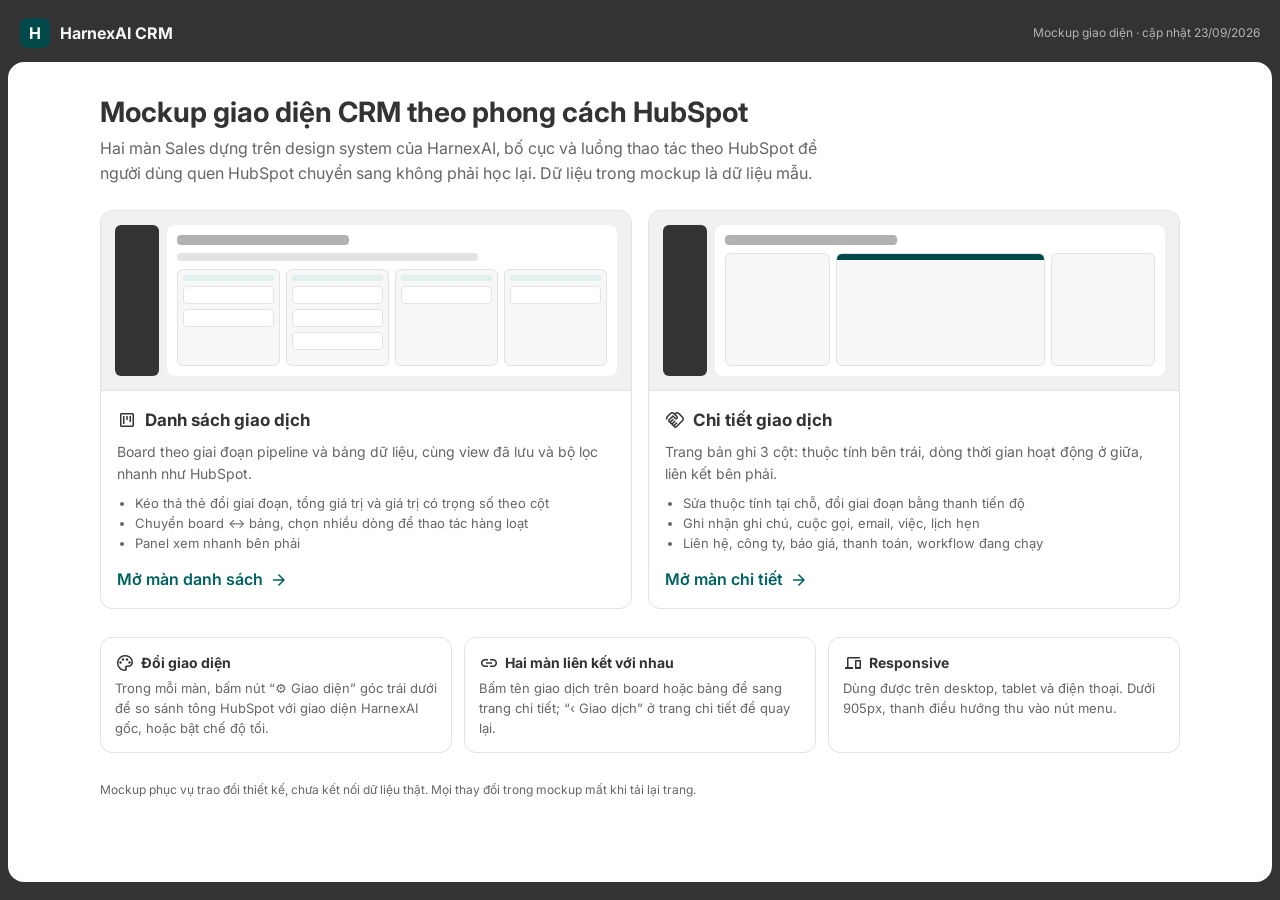
==== index.html @ 4e9c227f "first commit: CRM mockup theo phong cách HubSpot" ====
<!DOCTYPE html>
<html lang="vi">
<head>
<meta charset="utf-8">
<meta name="viewport" content="width=device-width, initial-scale=1">
<title>HarnexAI CRM — Mockup giao diện theo HubSpot</title>
<meta name="description" content="Mockup giao diện CRM HarnexAI theo phong cách HubSpot: danh sách giao dịch và trang chi tiết giao dịch.">
<link rel="preconnect" href="https://fonts.googleapis.com">
<link rel="preconnect" href="https://fonts.gstatic.com" crossorigin>
<link href="https://fonts.googleapis.com/css2?family=Inter:wght@400;500;600;700&family=Be+Vietnam+Pro:wght@400;500;600;700&display=swap" rel="stylesheet">
<link href="https://fonts.googleapis.com/css2?family=Material+Symbols+Outlined:opsz,wght,FILL,GRAD@20..48,100..700,0..1,-50..200" rel="stylesheet">
<style>
:root{
  --surface:#FFFFFF; --surface-variant:#F7F7F7; --surface-2:#F0F0F0;
  --on-surface:#333333; --on-surface-variant:#666666;
  --primary:#00494B; --on-primary:#FFFFFF; --primary-container:#E0F0EF; --on-primary-container:#00494B; --link:#006162;
  --outline:#CCCCCC; --outline-variant:#E3E3E3;
  --shell:#333333; --shell-fg:#F5F5F5; --shell-muted:#B3B3B3;
  --radius-md:8px; --radius-lg:12px; --radius-xl:16px; --radius-pill:999px;
  --font-sans:'Inter','Be Vietnam Pro',system-ui,sans-serif;
}
@media (prefers-color-scheme:dark){ :root{
  --surface:#202124; --surface-variant:#292A2D; --surface-2:#35363A;
  --on-surface:#E8EAED; --on-surface-variant:#9AA0A6;
  --primary:#5CC2C0; --on-primary:#0B2A2A; --primary-container:#123C3C; --on-primary-container:#BFE8E6; --link:#7AD3D1;
  --outline:#5F6368; --outline-variant:#3C4043; --shell:#171717;
}}
*{box-sizing:border-box;margin:0;padding:0}
body{font-family:var(--font-sans);background:var(--shell);color:var(--on-surface);line-height:1.55;min-height:100vh;
  -webkit-font-smoothing:antialiased;padding:8px}
a{color:inherit;text-decoration:none}
.ms{font-family:'Material Symbols Outlined';font-weight:normal;font-style:normal;font-size:20px;line-height:1;display:inline-block;
  font-variation-settings:'FILL' 0,'wght' 400,'GRAD' 0,'opsz' 20;flex:none}
header{display:flex;align-items:center;gap:10px;padding:10px 12px 14px;color:var(--shell-fg)}
.mark{width:30px;height:30px;border-radius:var(--radius-md);background:var(--primary);color:var(--on-primary);display:grid;place-items:center;font-weight:700}
header .sub{margin-left:auto;font-size:12px;color:var(--shell-muted)}
main{background:var(--surface);border-radius:var(--radius-xl);padding:24px 16px 32px;min-height:calc(100vh - 80px)}
.wrap{max-width:1080px;margin:0 auto}
h1{font-size:24px;font-weight:700;line-height:1.3}
.lead{color:var(--on-surface-variant);margin-top:6px;max-width:720px}
.grid{display:grid;grid-template-columns:1fr;gap:16px;margin-top:24px}
@media(min-width:760px){ main{padding:32px} .grid{grid-template-columns:1fr 1fr} h1{font-size:28px} }
.card{display:flex;flex-direction:column;border:1px solid var(--outline-variant);border-radius:var(--radius-lg);overflow:hidden;
  background:var(--surface);transition:border-color .1s,transform .2s}
.card:hover{border-color:var(--primary);transform:translateY(-2px)}
.card:focus-visible{outline:2px solid var(--primary);outline-offset:2px}
.prev{height:180px;background:var(--surface-2);padding:14px;display:flex;gap:8px;border-bottom:1px solid var(--outline-variant)}
.pv-side{width:44px;border-radius:6px;background:var(--shell)}
.pv-main{flex:1;border-radius:8px;background:var(--surface);padding:10px;display:flex;flex-direction:column;gap:8px;min-width:0}
.bar{height:8px;border-radius:4px;background:var(--outline-variant)}
.bar.t{width:40%;height:10px;background:var(--on-surface-variant);opacity:.5}
.cols{flex:1;display:flex;gap:6px}
.cols div{flex:1;border-radius:6px;background:var(--surface-variant);border:1px solid var(--outline-variant);display:flex;flex-direction:column;gap:5px;padding:5px}
.cols i{display:block;height:18px;border-radius:4px;background:var(--surface);border:1px solid var(--outline-variant)}
.cols i.h{height:6px;border:none;background:var(--primary-container)}
.three{flex:1;display:grid;grid-template-columns:1fr 2fr 1fr;gap:6px}
.three div{border-radius:6px;background:var(--surface-variant);border:1px solid var(--outline-variant)}
.three .mid{background:linear-gradient(var(--primary) 0 6px,var(--surface-variant) 6px)}
.body{padding:16px;display:flex;flex-direction:column;gap:8px;flex:1}
.body h2{font-size:17px;font-weight:700;display:flex;align-items:center;gap:8px}
.body p{font-size:14px;color:var(--on-surface-variant)}
.body ul{font-size:13px;color:var(--on-surface-variant);padding-left:18px}
.go{margin-top:auto;display:inline-flex;align-items:center;gap:6px;font-weight:600;color:var(--link);padding-top:6px}
.note{margin-top:28px;display:grid;grid-template-columns:1fr;gap:12px}
@media(min-width:760px){ .note{grid-template-columns:repeat(3,1fr)} }
.note div{border:1px solid var(--outline-variant);border-radius:var(--radius-lg);padding:14px;font-size:13px;color:var(--on-surface-variant)}
.note b{display:flex;align-items:center;gap:6px;color:var(--on-surface);font-size:14px;margin-bottom:4px}
footer{margin-top:28px;font-size:12px;color:var(--on-surface-variant)}
</style>
</head>
<body>
<header>
  <span class="mark">H</span><strong>HarnexAI CRM</strong>
  <span class="sub">Mockup giao diện · cập nhật 23/09/2026</span>
</header>
<main>
  <div class="wrap">
    <h1>Mockup giao diện CRM theo phong cách HubSpot</h1>
    <p class="lead">Hai màn Sales dựng trên design system của HarnexAI, bố cục và luồng thao tác theo HubSpot để người dùng quen HubSpot chuyển sang không phải học lại. Dữ liệu trong mockup là dữ liệu mẫu.</p>

    <div class="grid">
      <a class="card" href="crm-giao-dich-hubspot.html">
        <div class="prev" aria-hidden="true"><div class="pv-side"></div><div class="pv-main"><div class="bar t"></div><div class="bar" style="width:70%"></div>
          <div class="cols"><div><i class="h"></i><i></i><i></i></div><div><i class="h"></i><i></i><i></i><i></i></div><div><i class="h"></i><i></i></div><div><i class="h"></i><i></i></div></div></div></div>
        <div class="body">
          <h2><span class="ms">view_kanban</span>Danh sách giao dịch</h2>
          <p>Board theo giai đoạn pipeline và bảng dữ liệu, cùng view đã lưu và bộ lọc nhanh như HubSpot.</p>
          <ul><li>Kéo thả thẻ đổi giai đoạn, tổng giá trị và giá trị có trọng số theo cột</li><li>Chuyển board ↔ bảng, chọn nhiều dòng để thao tác hàng loạt</li><li>Panel xem nhanh bên phải</li></ul>
          <span class="go">Mở màn danh sách <span class="ms">arrow_forward</span></span>
        </div>
      </a>
      <a class="card" href="crm-deal-chi-tiet-hubspot.html?id=8">
        <div class="prev" aria-hidden="true"><div class="pv-side"></div><div class="pv-main"><div class="bar t"></div>
          <div class="three"><div></div><div class="mid"></div><div></div></div></div></div>
        <div class="body">
          <h2><span class="ms">handshake</span>Chi tiết giao dịch</h2>
          <p>Trang bản ghi 3 cột: thuộc tính bên trái, dòng thời gian hoạt động ở giữa, liên kết bên phải.</p>
          <ul><li>Sửa thuộc tính tại chỗ, đổi giai đoạn bằng thanh tiến độ</li><li>Ghi nhận ghi chú, cuộc gọi, email, việc, lịch hẹn</li><li>Liên hệ, công ty, báo giá, thanh toán, workflow đang chạy</li></ul>
          <span class="go">Mở màn chi tiết <span class="ms">arrow_forward</span></span>
        </div>
      </a>
    </div>

    <div class="note">
      <div><b><span class="ms">palette</span>Đổi giao diện</b>Trong mỗi màn, bấm nút “⚙ Giao diện” góc trái dưới để so sánh tông HubSpot với giao diện HarnexAI gốc, hoặc bật chế độ tối.</div>
      <div><b><span class="ms">link</span>Hai màn liên kết với nhau</b>Bấm tên giao dịch trên board hoặc bảng để sang trang chi tiết; “‹ Giao dịch” ở trang chi tiết để quay lại.</div>
      <div><b><span class="ms">devices</span>Responsive</b>Dùng được trên desktop, tablet và điện thoại. Dưới 905px, thanh điều hướng thu vào nút menu.</div>
    </div>
    <footer>Mockup phục vụ trao đổi thiết kế, chưa kết nối dữ liệu thật. Mọi thay đổi trong mockup mất khi tải lại trang.</footer>
  </div>
</main>
</body>
</html>
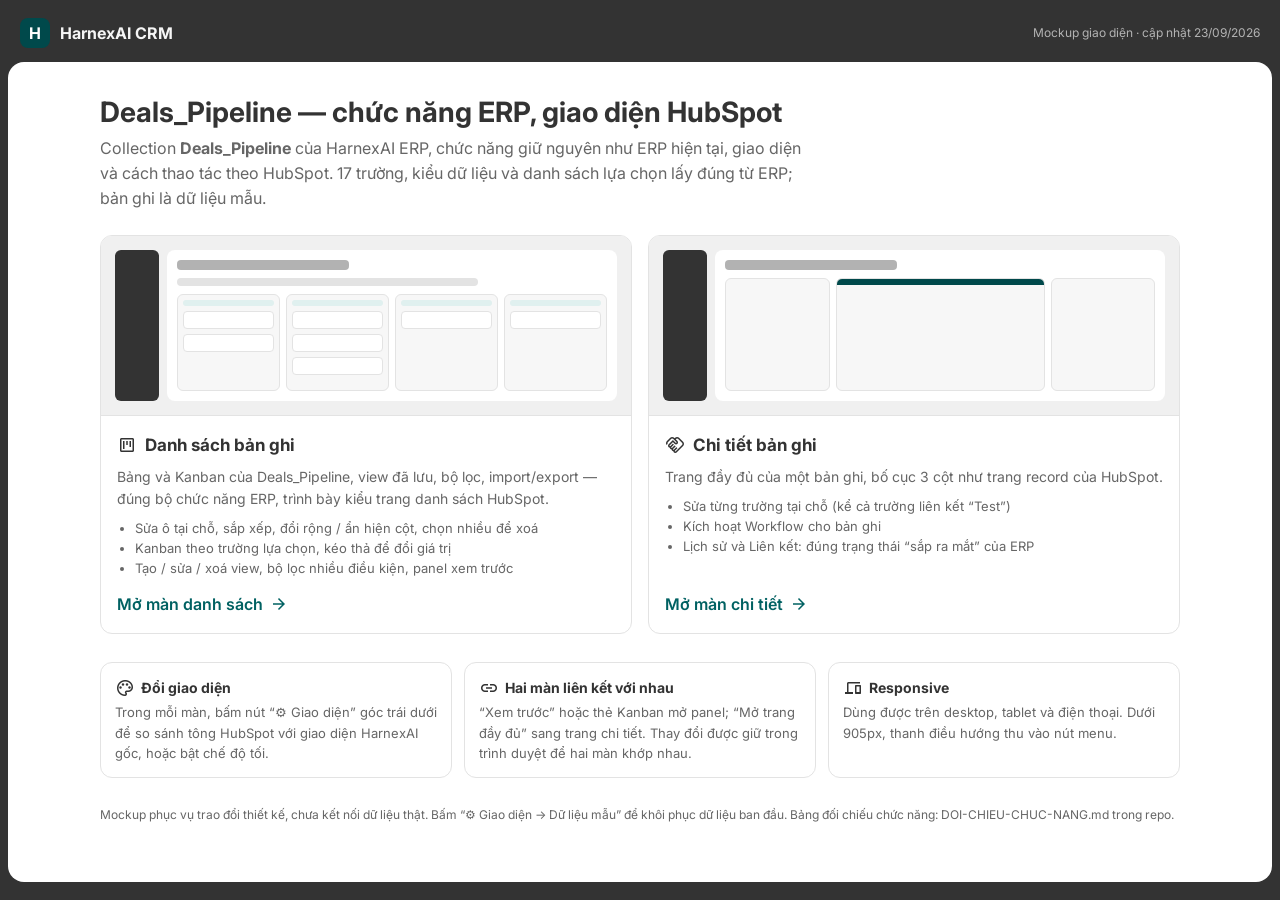
==== commit b4154792: "Mockup Deals_Pipeline: chức năng theo ERP, giao diện HubSpot" ====
--- a/index.html
+++ b/index.html
@@ -75,27 +75,27 @@
 </header>
 <main>
   <div class="wrap">
-    <h1>Mockup giao diện CRM theo phong cách HubSpot</h1>
-    <p class="lead">Hai màn Sales dựng trên design system của HarnexAI, bố cục và luồng thao tác theo HubSpot để người dùng quen HubSpot chuyển sang không phải học lại. Dữ liệu trong mockup là dữ liệu mẫu.</p>
+    <h1>Deals_Pipeline — chức năng ERP, giao diện HubSpot</h1>
+    <p class="lead">Collection <b>Deals_Pipeline</b> của HarnexAI ERP, chức năng giữ nguyên như ERP hiện tại, giao diện và cách thao tác theo HubSpot. 17 trường, kiểu dữ liệu và danh sách lựa chọn lấy đúng từ ERP; bản ghi là dữ liệu mẫu.</p>
 
     <div class="grid">
       <a class="card" href="crm-giao-dich-hubspot.html">
         <div class="prev" aria-hidden="true"><div class="pv-side"></div><div class="pv-main"><div class="bar t"></div><div class="bar" style="width:70%"></div>
           <div class="cols"><div><i class="h"></i><i></i><i></i></div><div><i class="h"></i><i></i><i></i><i></i></div><div><i class="h"></i><i></i></div><div><i class="h"></i><i></i></div></div></div></div>
         <div class="body">
-          <h2><span class="ms">view_kanban</span>Danh sách giao dịch</h2>
-          <p>Board theo giai đoạn pipeline và bảng dữ liệu, cùng view đã lưu và bộ lọc nhanh như HubSpot.</p>
-          <ul><li>Kéo thả thẻ đổi giai đoạn, tổng giá trị và giá trị có trọng số theo cột</li><li>Chuyển board ↔ bảng, chọn nhiều dòng để thao tác hàng loạt</li><li>Panel xem nhanh bên phải</li></ul>
+          <h2><span class="ms">view_kanban</span>Danh sách bản ghi</h2>
+          <p>Bảng và Kanban của Deals_Pipeline, view đã lưu, bộ lọc, import/export — đúng bộ chức năng ERP, trình bày kiểu trang danh sách HubSpot.</p>
+          <ul><li>Sửa ô tại chỗ, sắp xếp, đổi rộng / ẩn hiện cột, chọn nhiều để xoá</li><li>Kanban theo trường lựa chọn, kéo thả để đổi giá trị</li><li>Tạo / sửa / xoá view, bộ lọc nhiều điều kiện, panel xem trước</li></ul>
           <span class="go">Mở màn danh sách <span class="ms">arrow_forward</span></span>
         </div>
       </a>
-      <a class="card" href="crm-deal-chi-tiet-hubspot.html?id=8">
+      <a class="card" href="crm-deal-chi-tiet-hubspot.html?id=r013">
         <div class="prev" aria-hidden="true"><div class="pv-side"></div><div class="pv-main"><div class="bar t"></div>
           <div class="three"><div></div><div class="mid"></div><div></div></div></div></div>
         <div class="body">
-          <h2><span class="ms">handshake</span>Chi tiết giao dịch</h2>
-          <p>Trang bản ghi 3 cột: thuộc tính bên trái, dòng thời gian hoạt động ở giữa, liên kết bên phải.</p>
-          <ul><li>Sửa thuộc tính tại chỗ, đổi giai đoạn bằng thanh tiến độ</li><li>Ghi nhận ghi chú, cuộc gọi, email, việc, lịch hẹn</li><li>Liên hệ, công ty, báo giá, thanh toán, workflow đang chạy</li></ul>
+          <h2><span class="ms">handshake</span>Chi tiết bản ghi</h2>
+          <p>Trang đầy đủ của một bản ghi, bố cục 3 cột như trang record của HubSpot.</p>
+          <ul><li>Sửa từng trường tại chỗ (kể cả trường liên kết “Test”)</li><li>Kích hoạt Workflow cho bản ghi</li><li>Lịch sử và Liên kết: đúng trạng thái “sắp ra mắt” của ERP</li></ul>
           <span class="go">Mở màn chi tiết <span class="ms">arrow_forward</span></span>
         </div>
       </a>
@@ -103,10 +103,10 @@
 
     <div class="note">
       <div><b><span class="ms">palette</span>Đổi giao diện</b>Trong mỗi màn, bấm nút “⚙ Giao diện” góc trái dưới để so sánh tông HubSpot với giao diện HarnexAI gốc, hoặc bật chế độ tối.</div>
-      <div><b><span class="ms">link</span>Hai màn liên kết với nhau</b>Bấm tên giao dịch trên board hoặc bảng để sang trang chi tiết; “‹ Giao dịch” ở trang chi tiết để quay lại.</div>
+      <div><b><span class="ms">link</span>Hai màn liên kết với nhau</b>“Xem trước” hoặc thẻ Kanban mở panel; “Mở trang đầy đủ” sang trang chi tiết. Thay đổi được giữ trong trình duyệt để hai màn khớp nhau.</div>
       <div><b><span class="ms">devices</span>Responsive</b>Dùng được trên desktop, tablet và điện thoại. Dưới 905px, thanh điều hướng thu vào nút menu.</div>
     </div>
-    <footer>Mockup phục vụ trao đổi thiết kế, chưa kết nối dữ liệu thật. Mọi thay đổi trong mockup mất khi tải lại trang.</footer>
+    <footer>Mockup phục vụ trao đổi thiết kế, chưa kết nối dữ liệu thật. Bấm “⚙ Giao diện → Dữ liệu mẫu” để khôi phục dữ liệu ban đầu. Bảng đối chiếu chức năng: DOI-CHIEU-CHUC-NANG.md trong repo.</footer>
   </div>
 </main>
 </body>
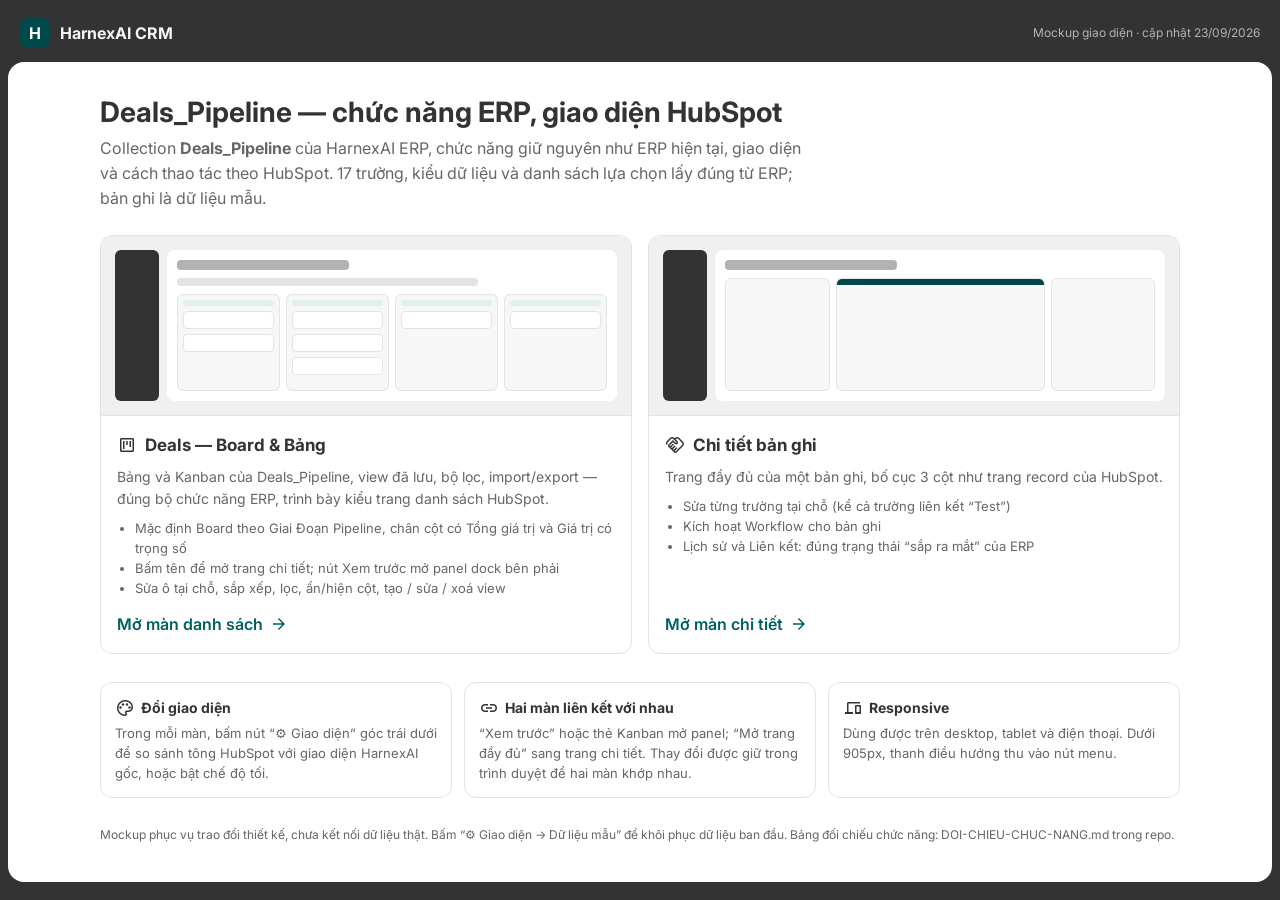
==== commit c4ebfeda: "update UX" ====
--- a/index.html
+++ b/index.html
@@ -83,9 +83,9 @@
         <div class="prev" aria-hidden="true"><div class="pv-side"></div><div class="pv-main"><div class="bar t"></div><div class="bar" style="width:70%"></div>
           <div class="cols"><div><i class="h"></i><i></i><i></i></div><div><i class="h"></i><i></i><i></i><i></i></div><div><i class="h"></i><i></i></div><div><i class="h"></i><i></i></div></div></div></div>
         <div class="body">
-          <h2><span class="ms">view_kanban</span>Danh sách bản ghi</h2>
+          <h2><span class="ms">view_kanban</span>Deals — Board & Bảng</h2>
           <p>Bảng và Kanban của Deals_Pipeline, view đã lưu, bộ lọc, import/export — đúng bộ chức năng ERP, trình bày kiểu trang danh sách HubSpot.</p>
-          <ul><li>Sửa ô tại chỗ, sắp xếp, đổi rộng / ẩn hiện cột, chọn nhiều để xoá</li><li>Kanban theo trường lựa chọn, kéo thả để đổi giá trị</li><li>Tạo / sửa / xoá view, bộ lọc nhiều điều kiện, panel xem trước</li></ul>
+          <ul><li>Mặc định Board theo Giai Đoạn Pipeline, chân cột có Tổng giá trị và Giá trị có trọng số</li><li>Bấm tên để mở trang chi tiết; nút Xem trước mở panel dock bên phải</li><li>Sửa ô tại chỗ, sắp xếp, lọc, ẩn/hiện cột, tạo / sửa / xoá view</li></ul>
           <span class="go">Mở màn danh sách <span class="ms">arrow_forward</span></span>
         </div>
       </a>
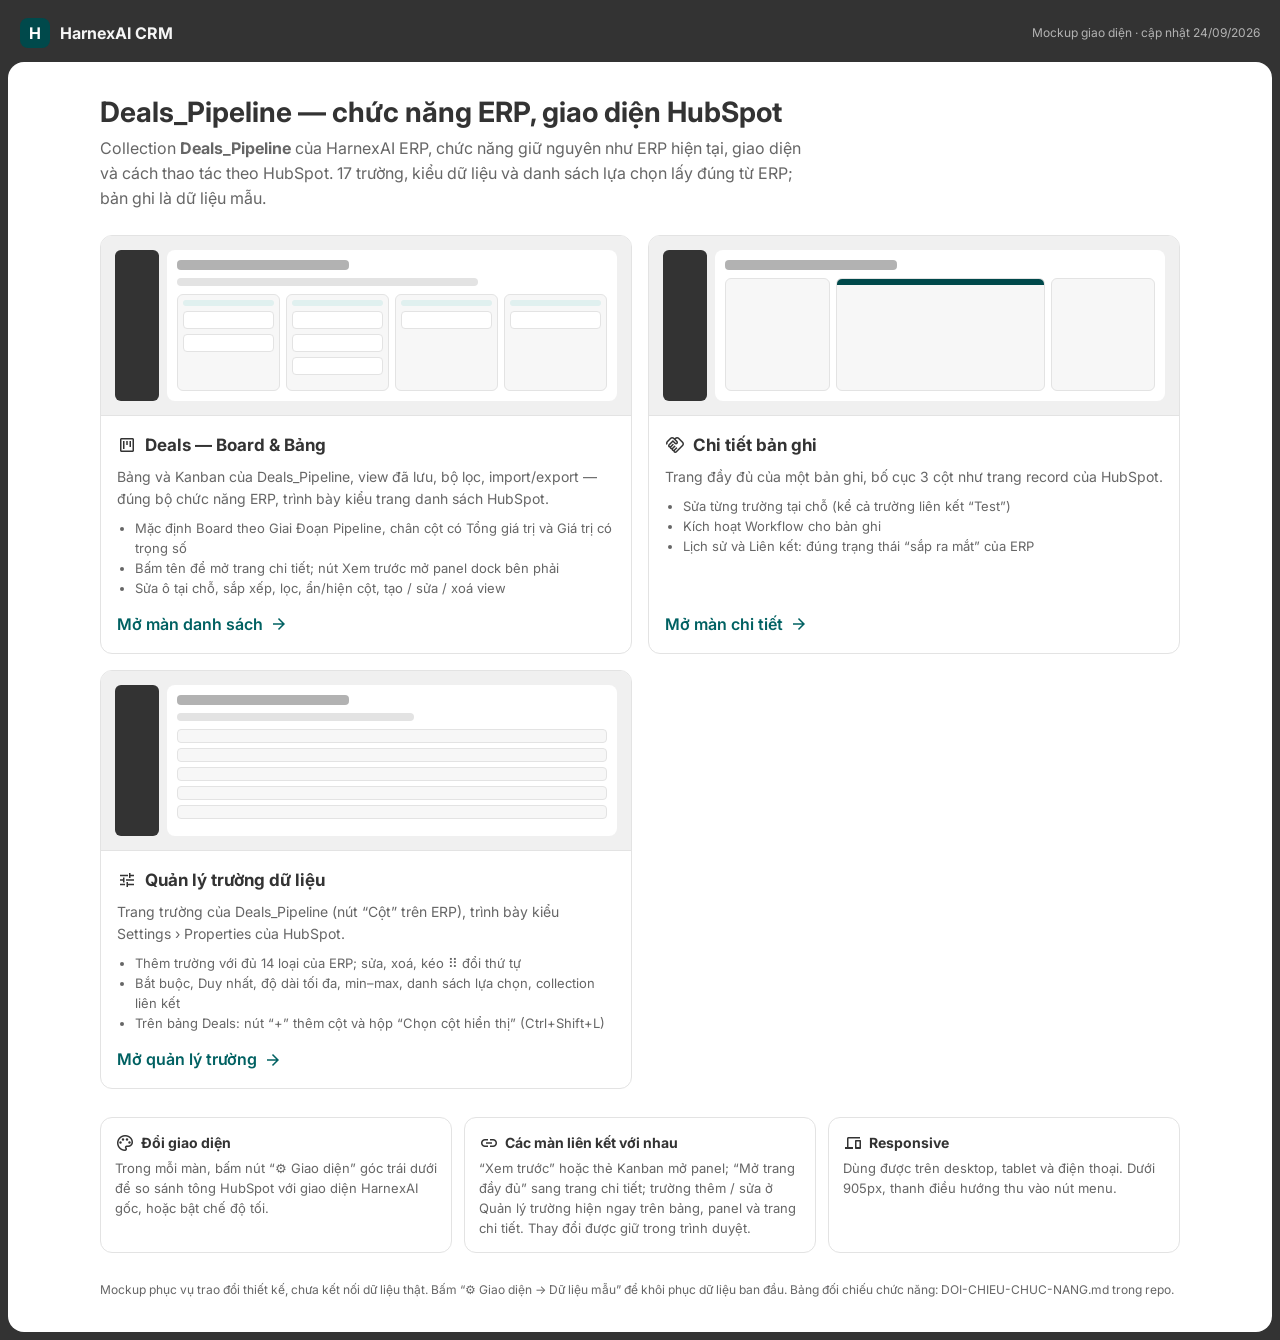
==== commit 4f178c01: "pushing new updated" ====
--- a/index.html
+++ b/index.html
@@ -53,6 +53,8 @@
 .cols div{flex:1;border-radius:6px;background:var(--surface-variant);border:1px solid var(--outline-variant);display:flex;flex-direction:column;gap:5px;padding:5px}
 .cols i{display:block;height:18px;border-radius:4px;background:var(--surface);border:1px solid var(--outline-variant)}
 .cols i.h{height:6px;border:none;background:var(--primary-container)}
+.rows{flex:1;display:flex;flex-direction:column;gap:5px}
+.rows i{display:block;height:14px;border-radius:4px;background:var(--surface-variant);border:1px solid var(--outline-variant)}
 .three{flex:1;display:grid;grid-template-columns:1fr 2fr 1fr;gap:6px}
 .three div{border-radius:6px;background:var(--surface-variant);border:1px solid var(--outline-variant)}
 .three .mid{background:linear-gradient(var(--primary) 0 6px,var(--surface-variant) 6px)}
@@ -71,7 +73,7 @@
 <body>
 <header>
   <span class="mark">H</span><strong>HarnexAI CRM</strong>
-  <span class="sub">Mockup giao diện · cập nhật 23/09/2026</span>
+  <span class="sub">Mockup giao diện · cập nhật 24/09/2026</span>
 </header>
 <main>
   <div class="wrap">
@@ -99,11 +101,21 @@
           <span class="go">Mở màn chi tiết <span class="ms">arrow_forward</span></span>
         </div>
       </a>
+      <a class="card" href="crm-quan-ly-truong-hubspot.html">
+        <div class="prev" aria-hidden="true"><div class="pv-side"></div><div class="pv-main"><div class="bar t"></div><div class="bar" style="width:55%"></div>
+          <div class="rows"><i></i><i></i><i></i><i></i><i></i></div></div></div>
+        <div class="body">
+          <h2><span class="ms">tune</span>Quản lý trường dữ liệu</h2>
+          <p>Trang trường của Deals_Pipeline (nút “Cột” trên ERP), trình bày kiểu Settings › Properties của HubSpot.</p>
+          <ul><li>Thêm trường với đủ 14 loại của ERP; sửa, xoá, kéo ⠿ đổi thứ tự</li><li>Bắt buộc, Duy nhất, độ dài tối đa, min–max, danh sách lựa chọn, collection liên kết</li><li>Trên bảng Deals: nút “+” thêm cột và hộp “Chọn cột hiển thị” (Ctrl+Shift+L)</li></ul>
+          <span class="go">Mở quản lý trường <span class="ms">arrow_forward</span></span>
+        </div>
+      </a>
     </div>
 
     <div class="note">
       <div><b><span class="ms">palette</span>Đổi giao diện</b>Trong mỗi màn, bấm nút “⚙ Giao diện” góc trái dưới để so sánh tông HubSpot với giao diện HarnexAI gốc, hoặc bật chế độ tối.</div>
-      <div><b><span class="ms">link</span>Hai màn liên kết với nhau</b>“Xem trước” hoặc thẻ Kanban mở panel; “Mở trang đầy đủ” sang trang chi tiết. Thay đổi được giữ trong trình duyệt để hai màn khớp nhau.</div>
+      <div><b><span class="ms">link</span>Các màn liên kết với nhau</b>“Xem trước” hoặc thẻ Kanban mở panel; “Mở trang đầy đủ” sang trang chi tiết; trường thêm / sửa ở Quản lý trường hiện ngay trên bảng, panel và trang chi tiết. Thay đổi được giữ trong trình duyệt.</div>
       <div><b><span class="ms">devices</span>Responsive</b>Dùng được trên desktop, tablet và điện thoại. Dưới 905px, thanh điều hướng thu vào nút menu.</div>
     </div>
     <footer>Mockup phục vụ trao đổi thiết kế, chưa kết nối dữ liệu thật. Bấm “⚙ Giao diện → Dữ liệu mẫu” để khôi phục dữ liệu ban đầu. Bảng đối chiếu chức năng: DOI-CHIEU-CHUC-NANG.md trong repo.</footer>
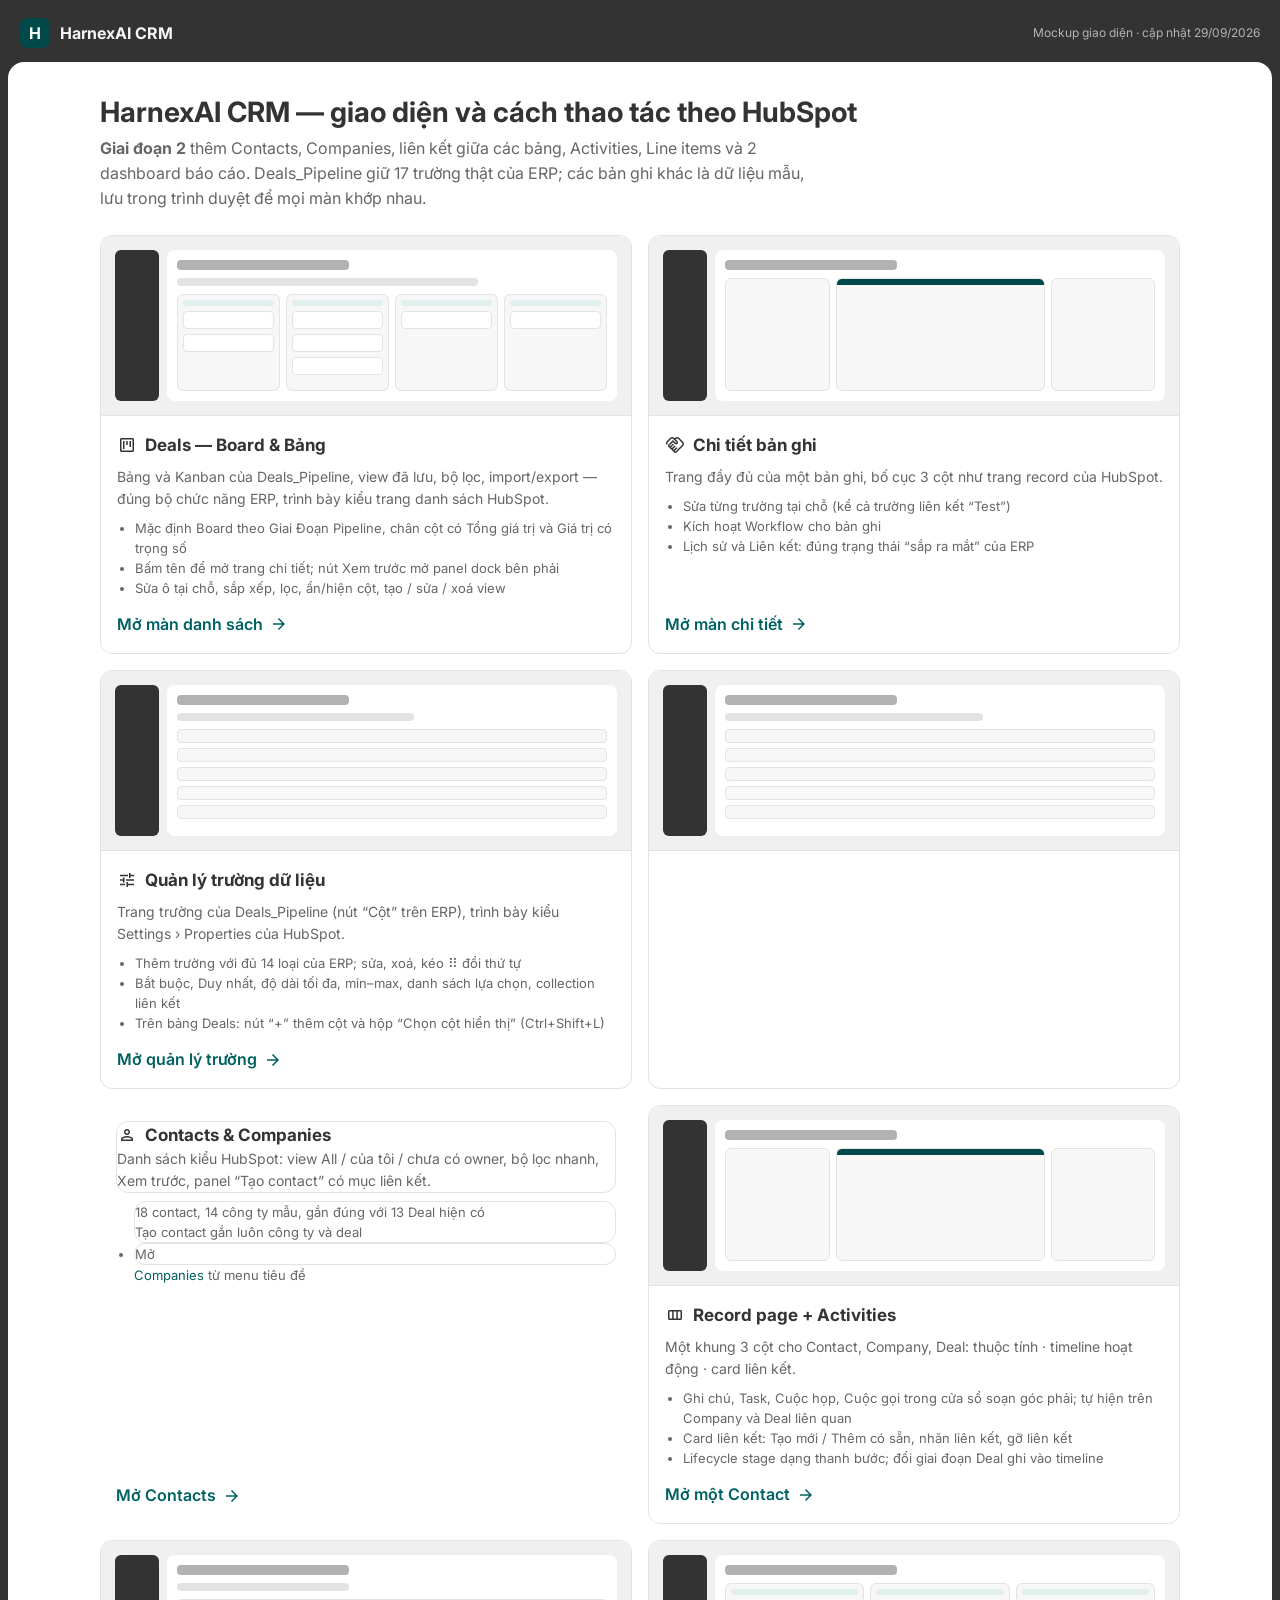
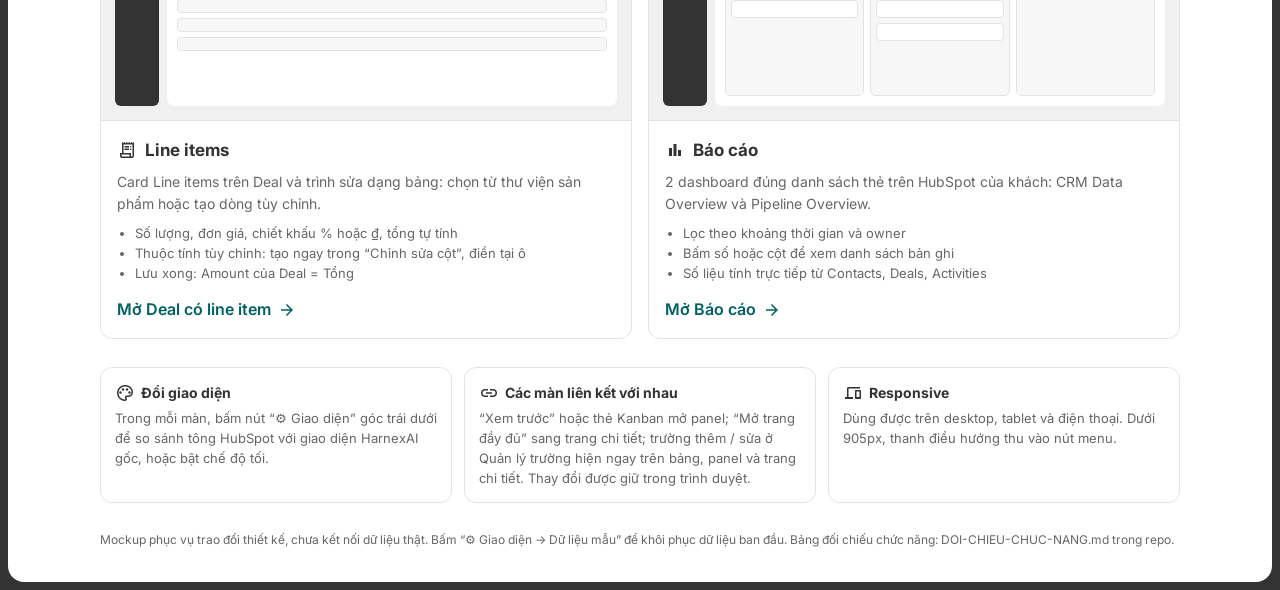
==== commit 3edfcb47: "Phần 1 Contacts: list + record page sát HubSpot" ====
--- a/index.html
+++ b/index.html
@@ -73,12 +73,12 @@
 <body>
 <header>
   <span class="mark">H</span><strong>HarnexAI CRM</strong>
-  <span class="sub">Mockup giao diện · cập nhật 24/09/2026</span>
+  <span class="sub">Mockup giao diện · cập nhật 29/09/2026</span>
 </header>
 <main>
   <div class="wrap">
-    <h1>Deals_Pipeline — chức năng ERP, giao diện HubSpot</h1>
-    <p class="lead">Collection <b>Deals_Pipeline</b> của HarnexAI ERP, chức năng giữ nguyên như ERP hiện tại, giao diện và cách thao tác theo HubSpot. 17 trường, kiểu dữ liệu và danh sách lựa chọn lấy đúng từ ERP; bản ghi là dữ liệu mẫu.</p>
+    <h1>HarnexAI CRM — giao diện và cách thao tác theo HubSpot</h1>
+    <p class="lead"><b>Giai đoạn 2</b> thêm Contacts, Companies, liên kết giữa các bảng, Activities, Line items và 2 dashboard báo cáo. Deals_Pipeline giữ 17 trường thật của ERP; các bản ghi khác là dữ liệu mẫu, lưu trong trình duyệt để mọi màn khớp nhau.</p>
 
     <div class="grid">
       <a class="card" href="crm-giao-dich-hubspot.html">
@@ -91,7 +91,7 @@
           <span class="go">Mở màn danh sách <span class="ms">arrow_forward</span></span>
         </div>
       </a>
-      <a class="card" href="crm-deal-chi-tiet-hubspot.html?id=r013">
+      <a class="card" href="crm-record-hubspot.html?type=deal&id=r013">
         <div class="prev" aria-hidden="true"><div class="pv-side"></div><div class="pv-main"><div class="bar t"></div>
           <div class="three"><div></div><div class="mid"></div><div></div></div></div></div>
         <div class="body">
@@ -111,6 +111,38 @@
           <span class="go">Mở quản lý trường <span class="ms">arrow_forward</span></span>
         </div>
       </a>
+      <a class="card" href="crm-contacts-hubspot.html">
+        <div class="prev" aria-hidden="true"><div class="pv-side"></div><div class="pv-main"><div class="bar t"></div><div class="bar" style="width:60%"></div>
+          <div class="rows"><i></i><i></i><i></i><i></i><i></i></div></div></div>
+        <div class="body"><h2><span class="ms">person</span>Contacts &amp; Companies</h2>
+          <p>Danh sách kiểu HubSpot: view All / của tôi / chưa có owner, bộ lọc nhanh, Xem trước, panel “Tạo contact” có mục liên kết.</p>
+          <ul><li>18 contact, 14 công ty mẫu, gắn đúng với 13 Deal hiện có</li><li>Tạo contact gắn luôn công ty và deal</li><li>Mở <a href="crm-companies-hubspot.html" style="color:var(--link)">Companies</a> từ menu tiêu đề</li></ul>
+          <span class="go">Mở Contacts <span class="ms">arrow_forward</span></span></div>
+      </a>
+      <a class="card" href="crm-record-hubspot.html?type=contact&id=ct01">
+        <div class="prev" aria-hidden="true"><div class="pv-side"></div><div class="pv-main"><div class="bar t"></div>
+          <div class="three"><div></div><div class="mid"></div><div></div></div></div></div>
+        <div class="body"><h2><span class="ms">view_column</span>Record page + Activities</h2>
+          <p>Một khung 3 cột cho Contact, Company, Deal: thuộc tính · timeline hoạt động · card liên kết.</p>
+          <ul><li>Ghi chú, Task, Cuộc họp, Cuộc gọi trong cửa sổ soạn góc phải; tự hiện trên Company và Deal liên quan</li><li>Card liên kết: Tạo mới / Thêm có sẵn, nhãn liên kết, gỡ liên kết</li><li>Lifecycle stage dạng thanh bước; đổi giai đoạn Deal ghi vào timeline</li></ul>
+          <span class="go">Mở một Contact <span class="ms">arrow_forward</span></span></div>
+      </a>
+      <a class="card" href="crm-record-hubspot.html?type=deal&id=r011">
+        <div class="prev" aria-hidden="true"><div class="pv-side"></div><div class="pv-main"><div class="bar t"></div><div class="bar" style="width:40%"></div>
+          <div class="rows"><i></i><i></i><i></i></div></div></div>
+        <div class="body"><h2><span class="ms">receipt_long</span>Line items</h2>
+          <p>Card Line items trên Deal và trình sửa dạng bảng: chọn từ thư viện sản phẩm hoặc tạo dòng tùy chỉnh.</p>
+          <ul><li>Số lượng, đơn giá, chiết khấu % hoặc ₫, tổng tự tính</li><li>Thuộc tính tùy chỉnh: tạo ngay trong “Chỉnh sửa cột”, điền tại ô</li><li>Lưu xong: Amount của Deal = Tổng</li></ul>
+          <span class="go">Mở Deal có line item <span class="ms">arrow_forward</span></span></div>
+      </a>
+      <a class="card" href="crm-bao-cao-hubspot.html">
+        <div class="prev" aria-hidden="true"><div class="pv-side"></div><div class="pv-main"><div class="bar t"></div>
+          <div class="cols"><div><i class="h"></i><i></i></div><div><i class="h"></i><i></i><i></i></div><div><i class="h"></i></div></div></div></div>
+        <div class="body"><h2><span class="ms">bar_chart</span>Báo cáo</h2>
+          <p>2 dashboard đúng danh sách thẻ trên HubSpot của khách: CRM Data Overview và Pipeline Overview.</p>
+          <ul><li>Lọc theo khoảng thời gian và owner</li><li>Bấm số hoặc cột để xem danh sách bản ghi</li><li>Số liệu tính trực tiếp từ Contacts, Deals, Activities</li></ul>
+          <span class="go">Mở Báo cáo <span class="ms">arrow_forward</span></span></div>
+      </a>
     </div>
 
     <div class="note">
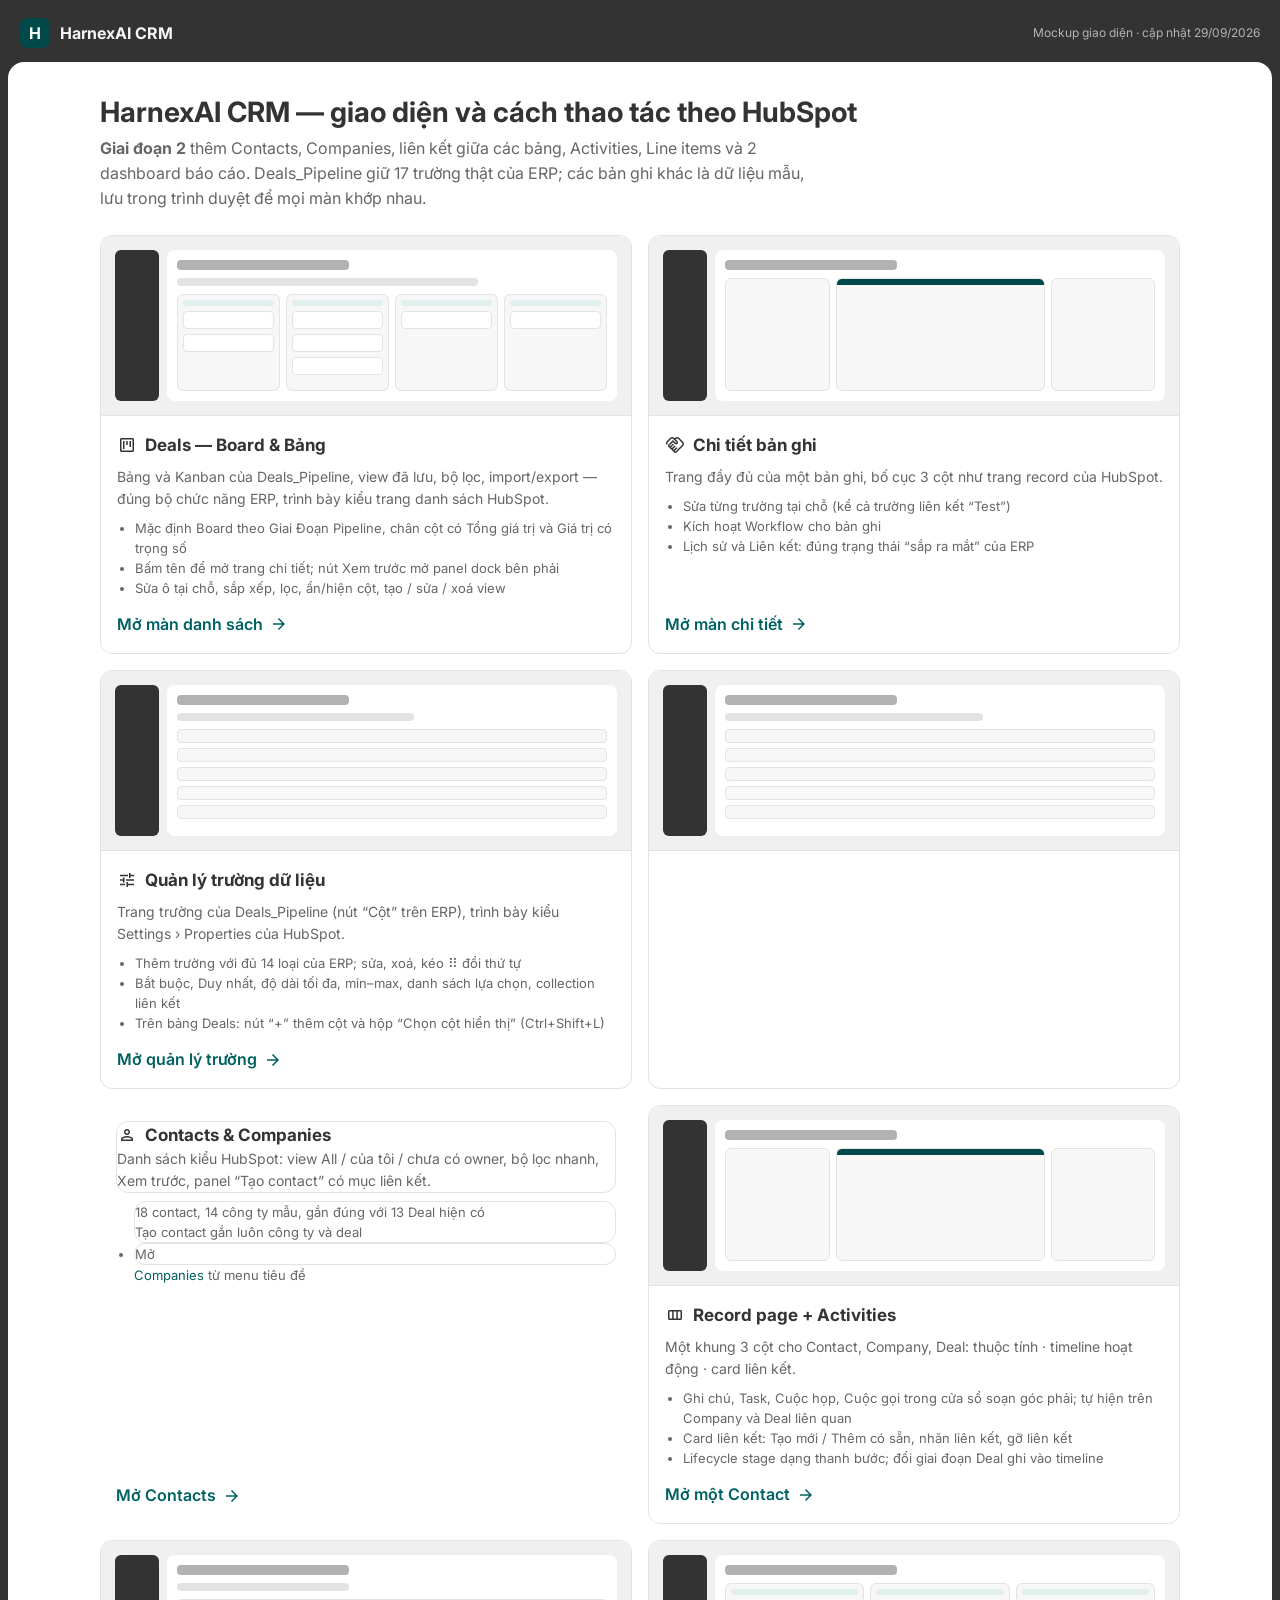
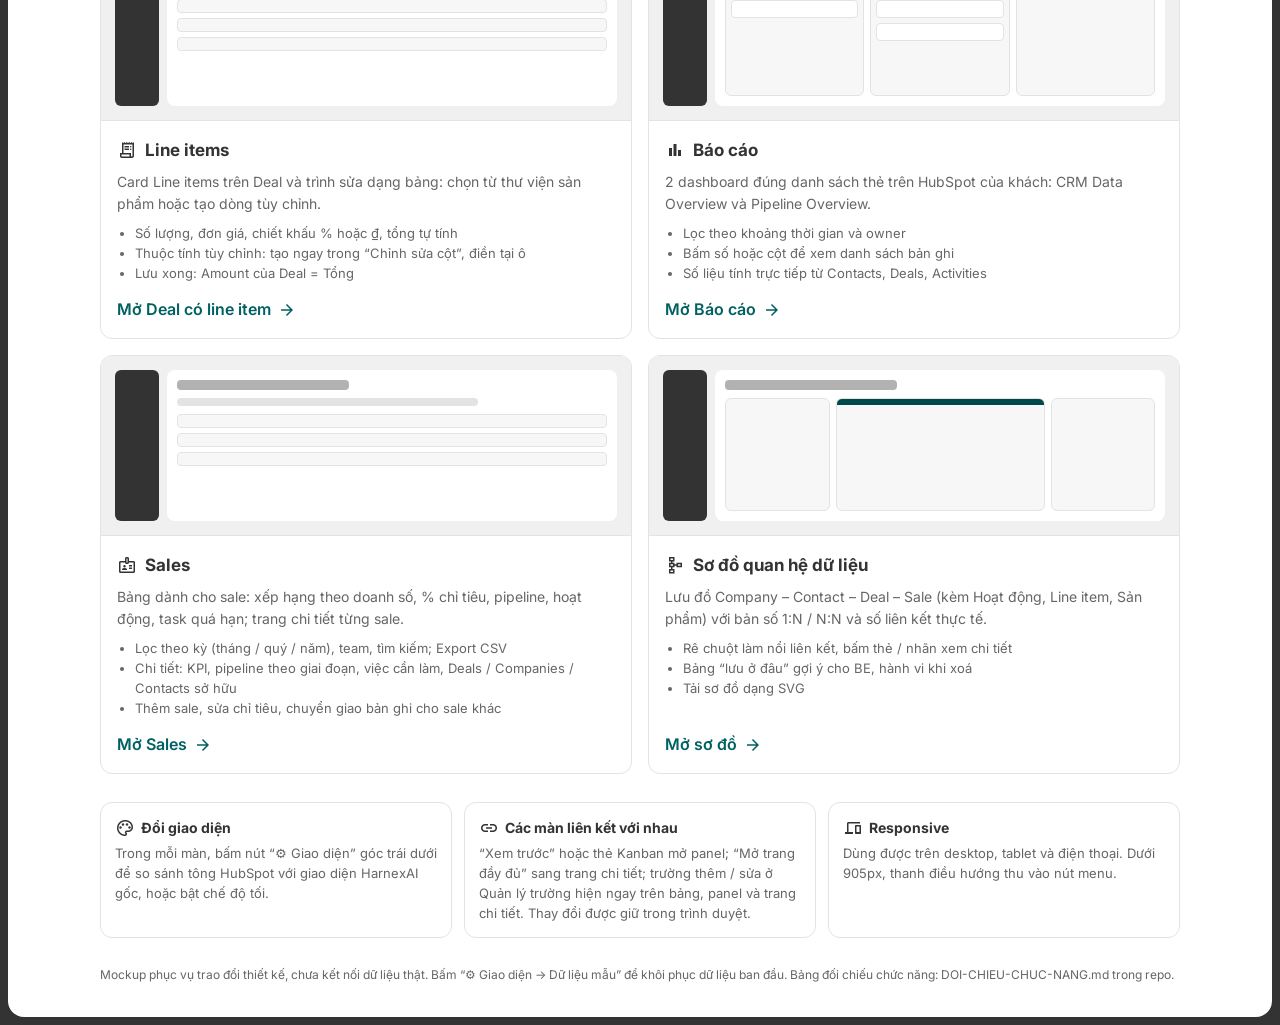
==== commit 149c37c2: "Phần 5 Line items + trường tuỳ chỉnh" ====
--- a/index.html
+++ b/index.html
@@ -143,6 +143,22 @@
           <ul><li>Lọc theo khoảng thời gian và owner</li><li>Bấm số hoặc cột để xem danh sách bản ghi</li><li>Số liệu tính trực tiếp từ Contacts, Deals, Activities</li></ul>
           <span class="go">Mở Báo cáo <span class="ms">arrow_forward</span></span></div>
       </a>
+      <a class="card" href="crm-sales-hubspot.html">
+        <div class="prev" aria-hidden="true"><div class="pv-side"></div><div class="pv-main"><div class="bar t"></div><div class="bar" style="width:70%"></div>
+          <div class="rows"><i></i><i></i><i></i></div></div></div>
+        <div class="body"><h2><span class="ms">badge</span>Sales</h2>
+          <p>Bảng dành cho sale: xếp hạng theo doanh số, % chỉ tiêu, pipeline, hoạt động, task quá hạn; trang chi tiết từng sale.</p>
+          <ul><li>Lọc theo kỳ (tháng / quý / năm), team, tìm kiếm; Export CSV</li><li>Chi tiết: KPI, pipeline theo giai đoạn, việc cần làm, Deals / Companies / Contacts sở hữu</li><li>Thêm sale, sửa chỉ tiêu, chuyển giao bản ghi cho sale khác</li></ul>
+          <span class="go">Mở Sales <span class="ms">arrow_forward</span></span></div>
+      </a>
+      <a class="card" href="crm-quan-he-hubspot.html">
+        <div class="prev" aria-hidden="true"><div class="pv-side"></div><div class="pv-main"><div class="bar t"></div>
+          <div class="three"><div></div><div class="mid"></div><div></div></div></div></div>
+        <div class="body"><h2><span class="ms">schema</span>Sơ đồ quan hệ dữ liệu</h2>
+          <p>Lưu đồ Company – Contact – Deal – Sale (kèm Hoạt động, Line item, Sản phẩm) với bản số 1:N / N:N và số liên kết thực tế.</p>
+          <ul><li>Rê chuột làm nổi liên kết, bấm thẻ / nhãn xem chi tiết</li><li>Bảng “lưu ở đâu” gợi ý cho BE, hành vi khi xoá</li><li>Tải sơ đồ dạng SVG</li></ul>
+          <span class="go">Mở sơ đồ <span class="ms">arrow_forward</span></span></div>
+      </a>
     </div>
 
     <div class="note">
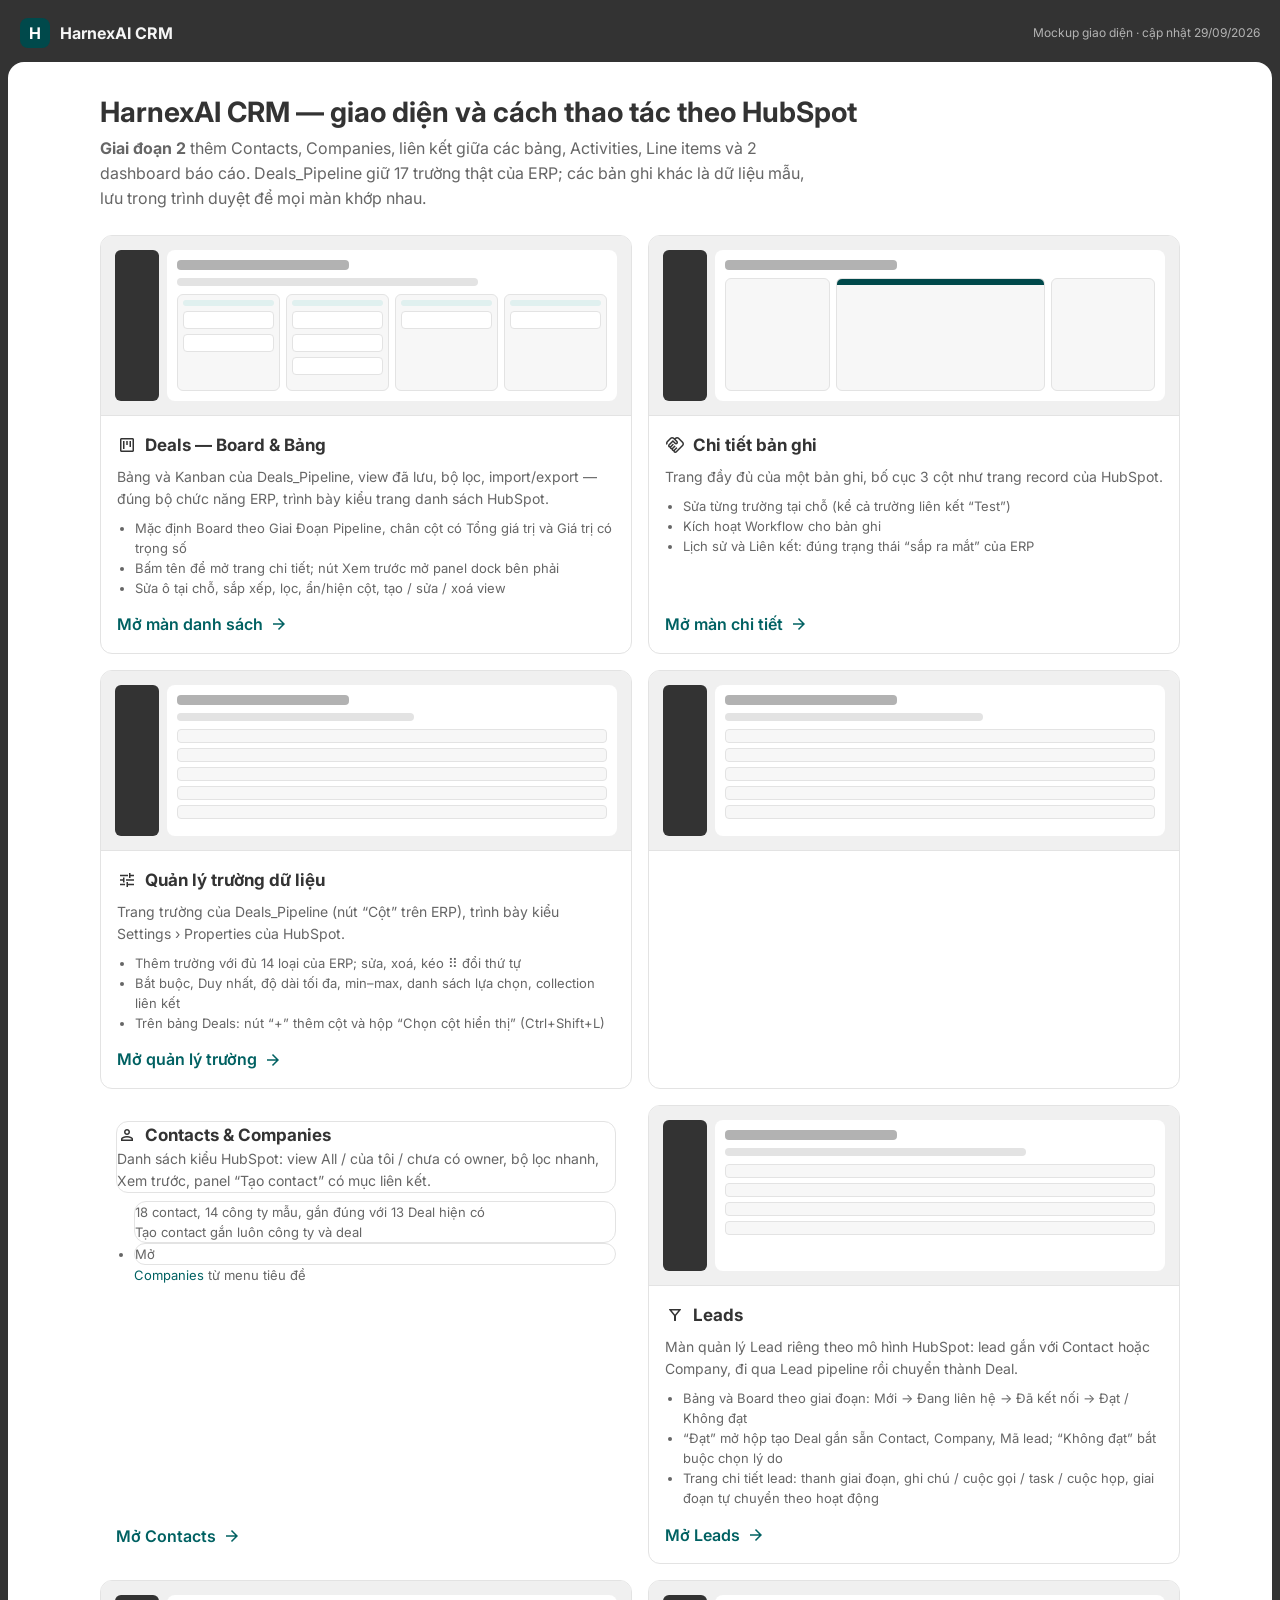
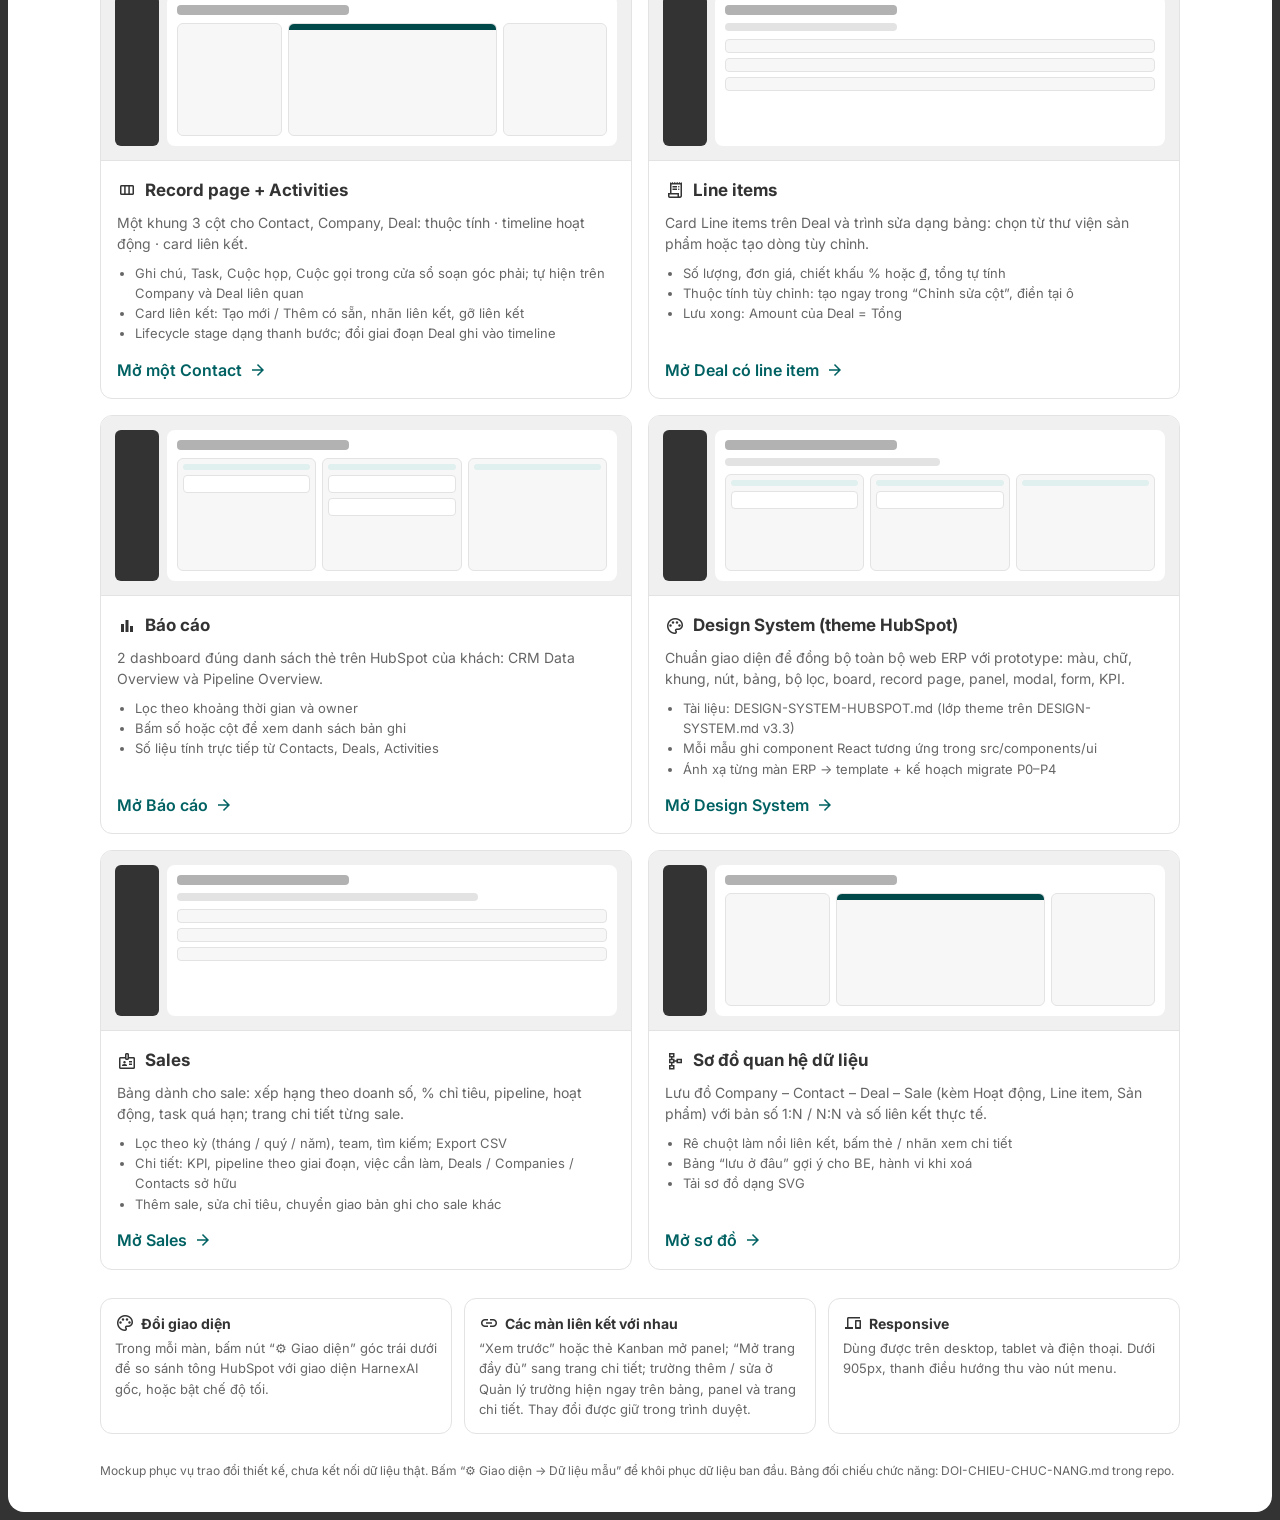
==== commit 97200195: "update Lead UI" ====
--- a/index.html
+++ b/index.html
@@ -8,7 +8,12 @@
 <link rel="preconnect" href="https://fonts.googleapis.com">
 <link rel="preconnect" href="https://fonts.gstatic.com" crossorigin>
 <link href="https://fonts.googleapis.com/css2?family=Inter:wght@400;500;600;700&family=Be+Vietnam+Pro:wght@400;500;600;700&display=swap" rel="stylesheet">
-<link href="https://fonts.googleapis.com/css2?family=Material+Symbols+Outlined:opsz,wght,FILL,GRAD@20..48,100..700,0..1,-50..200" rel="stylesheet">
+<link href="https://fonts.googleapis.com/css2?family=Material+Symbols+Outlined:opsz,wght,FILL,GRAD@20,400,0..1,0&display=block" rel="stylesheet">
+<script>/* Chỉ hiện icon khi font Material Symbols đã tải xong, tránh lộ tên icon ("edit", "call"…) lúc tải lại trang */
+(function(){var d=document,n=0;function ok(){d.documentElement.classList.add('icons-ready')}
+function go(){if(!d.fonts||!d.fonts.load)return ok();d.fonts.load('20px "Material Symbols Outlined"').then(function(r){r&&r.length?ok():retry()},retry)}
+function retry(){if(n++<120)setTimeout(go,250)}
+d.readyState==='loading'?d.addEventListener('DOMContentLoaded',go):go()})();</script>
 <style>
 :root{
   --surface:#FFFFFF; --surface-variant:#F7F7F7; --surface-2:#F0F0F0;
@@ -31,6 +36,8 @@
 a{color:inherit;text-decoration:none}
 .ms{font-family:'Material Symbols Outlined';font-weight:normal;font-style:normal;font-size:20px;line-height:1;display:inline-block;
   font-variation-settings:'FILL' 0,'wght' 400,'GRAD' 0,'opsz' 20;flex:none}
+/* Icon ẩn (vẫn giữ chỗ) cho tới khi font tải xong — class icons-ready do script ở <head> gắn */
+html:not(.icons-ready) .ms{visibility:hidden;width:1em}
 header{display:flex;align-items:center;gap:10px;padding:10px 12px 14px;color:var(--shell-fg)}
 .mark{width:30px;height:30px;border-radius:var(--radius-md);background:var(--primary);color:var(--on-primary);display:grid;place-items:center;font-weight:700}
 header .sub{margin-left:auto;font-size:12px;color:var(--shell-muted)}
@@ -119,6 +126,14 @@
           <ul><li>18 contact, 14 công ty mẫu, gắn đúng với 13 Deal hiện có</li><li>Tạo contact gắn luôn công ty và deal</li><li>Mở <a href="crm-companies-hubspot.html" style="color:var(--link)">Companies</a> từ menu tiêu đề</li></ul>
           <span class="go">Mở Contacts <span class="ms">arrow_forward</span></span></div>
       </a>
+      <a class="card" href="crm-leads-hubspot.html">
+        <div class="prev" aria-hidden="true"><div class="pv-side"></div><div class="pv-main"><div class="bar t"></div><div class="bar" style="width:70%"></div>
+          <div class="rows"><i></i><i></i><i></i><i></i></div></div></div>
+        <div class="body"><h2><span class="ms">filter_alt</span>Leads</h2>
+          <p>Màn quản lý Lead riêng theo mô hình HubSpot: lead gắn với Contact hoặc Company, đi qua Lead pipeline rồi chuyển thành Deal.</p>
+          <ul><li>Bảng và Board theo giai đoạn: Mới → Đang liên hệ → Đã kết nối → Đạt / Không đạt</li><li>“Đạt” mở hộp tạo Deal gắn sẵn Contact, Company, Mã lead; “Không đạt” bắt buộc chọn lý do</li><li>Trang chi tiết lead: thanh giai đoạn, ghi chú / cuộc gọi / task / cuộc họp, giai đoạn tự chuyển theo hoạt động</li></ul>
+          <span class="go">Mở Leads <span class="ms">arrow_forward</span></span></div>
+      </a>
       <a class="card" href="crm-record-hubspot.html?type=contact&id=ct01">
         <div class="prev" aria-hidden="true"><div class="pv-side"></div><div class="pv-main"><div class="bar t"></div>
           <div class="three"><div></div><div class="mid"></div><div></div></div></div></div>
@@ -142,6 +157,14 @@
           <p>2 dashboard đúng danh sách thẻ trên HubSpot của khách: CRM Data Overview và Pipeline Overview.</p>
           <ul><li>Lọc theo khoảng thời gian và owner</li><li>Bấm số hoặc cột để xem danh sách bản ghi</li><li>Số liệu tính trực tiếp từ Contacts, Deals, Activities</li></ul>
           <span class="go">Mở Báo cáo <span class="ms">arrow_forward</span></span></div>
+      </a>
+      <a class="card" href="design-system.html">
+        <div class="prev" aria-hidden="true"><div class="pv-side"></div><div class="pv-main"><div class="bar t"></div><div class="bar" style="width:50%"></div>
+          <div class="cols"><div><i class="h"></i><i></i></div><div><i class="h"></i><i></i></div><div><i class="h"></i></div></div></div></div>
+        <div class="body"><h2><span class="ms">palette</span>Design System (theme HubSpot)</h2>
+          <p>Chuẩn giao diện để đồng bộ toàn bộ web ERP với prototype: màu, chữ, khung, nút, bảng, bộ lọc, board, record page, panel, modal, form, KPI.</p>
+          <ul><li>Tài liệu: DESIGN-SYSTEM-HUBSPOT.md (lớp theme trên DESIGN-SYSTEM.md v3.3)</li><li>Mỗi mẫu ghi component React tương ứng trong src/components/ui</li><li>Ánh xạ từng màn ERP → template + kế hoạch migrate P0–P4</li></ul>
+          <span class="go">Mở Design System <span class="ms">arrow_forward</span></span></div>
       </a>
       <a class="card" href="crm-sales-hubspot.html">
         <div class="prev" aria-hidden="true"><div class="pv-side"></div><div class="pv-main"><div class="bar t"></div><div class="bar" style="width:70%"></div>
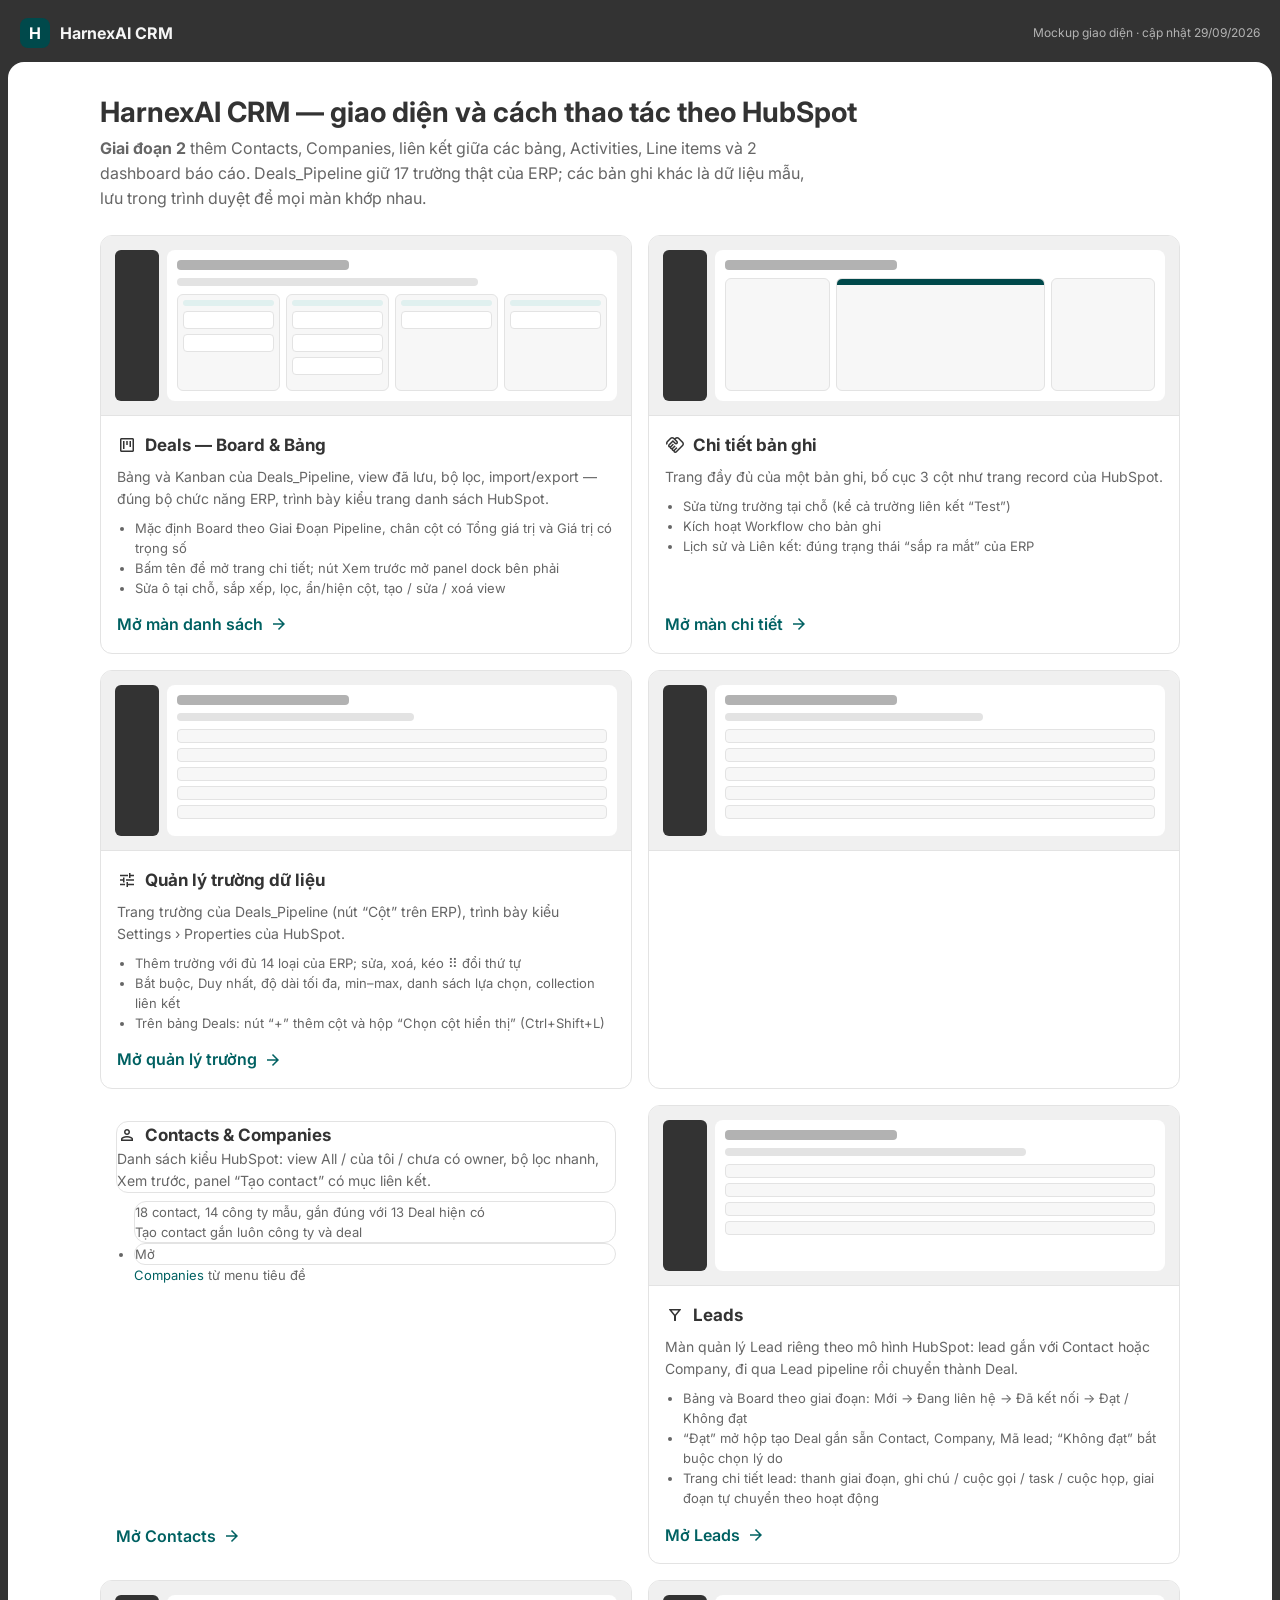
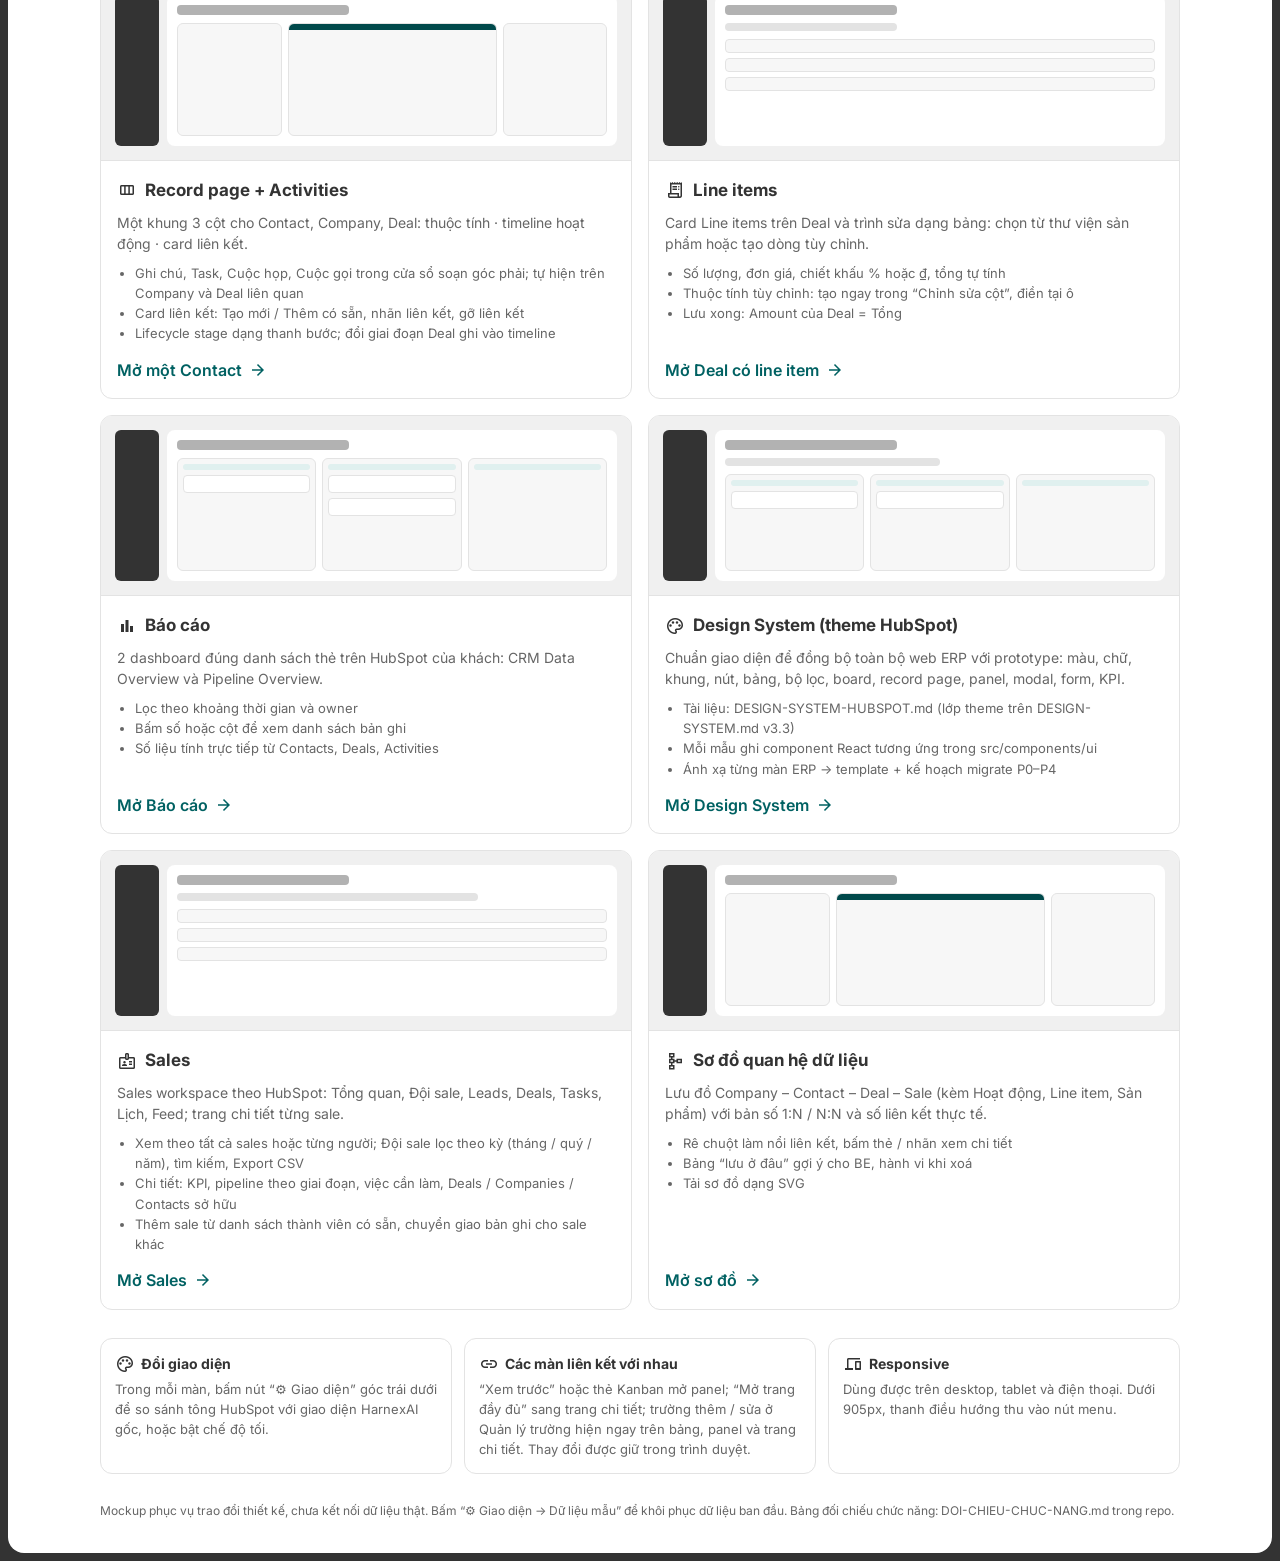
==== commit 63bfa5de: "update UI" ====
--- a/index.html
+++ b/index.html
@@ -170,8 +170,8 @@
         <div class="prev" aria-hidden="true"><div class="pv-side"></div><div class="pv-main"><div class="bar t"></div><div class="bar" style="width:70%"></div>
           <div class="rows"><i></i><i></i><i></i></div></div></div>
         <div class="body"><h2><span class="ms">badge</span>Sales</h2>
-          <p>Bảng dành cho sale: xếp hạng theo doanh số, % chỉ tiêu, pipeline, hoạt động, task quá hạn; trang chi tiết từng sale.</p>
-          <ul><li>Lọc theo kỳ (tháng / quý / năm), team, tìm kiếm; Export CSV</li><li>Chi tiết: KPI, pipeline theo giai đoạn, việc cần làm, Deals / Companies / Contacts sở hữu</li><li>Thêm sale, sửa chỉ tiêu, chuyển giao bản ghi cho sale khác</li></ul>
+          <p>Sales workspace theo HubSpot: Tổng quan, Đội sale, Leads, Deals, Tasks, Lịch, Feed; trang chi tiết từng sale.</p>
+          <ul><li>Xem theo tất cả sales hoặc từng người; Đội sale lọc theo kỳ (tháng / quý / năm), tìm kiếm, Export CSV</li><li>Chi tiết: KPI, pipeline theo giai đoạn, việc cần làm, Deals / Companies / Contacts sở hữu</li><li>Thêm sale từ danh sách thành viên có sẵn, chuyển giao bản ghi cho sale khác</li></ul>
           <span class="go">Mở Sales <span class="ms">arrow_forward</span></span></div>
       </a>
       <a class="card" href="crm-quan-he-hubspot.html">
